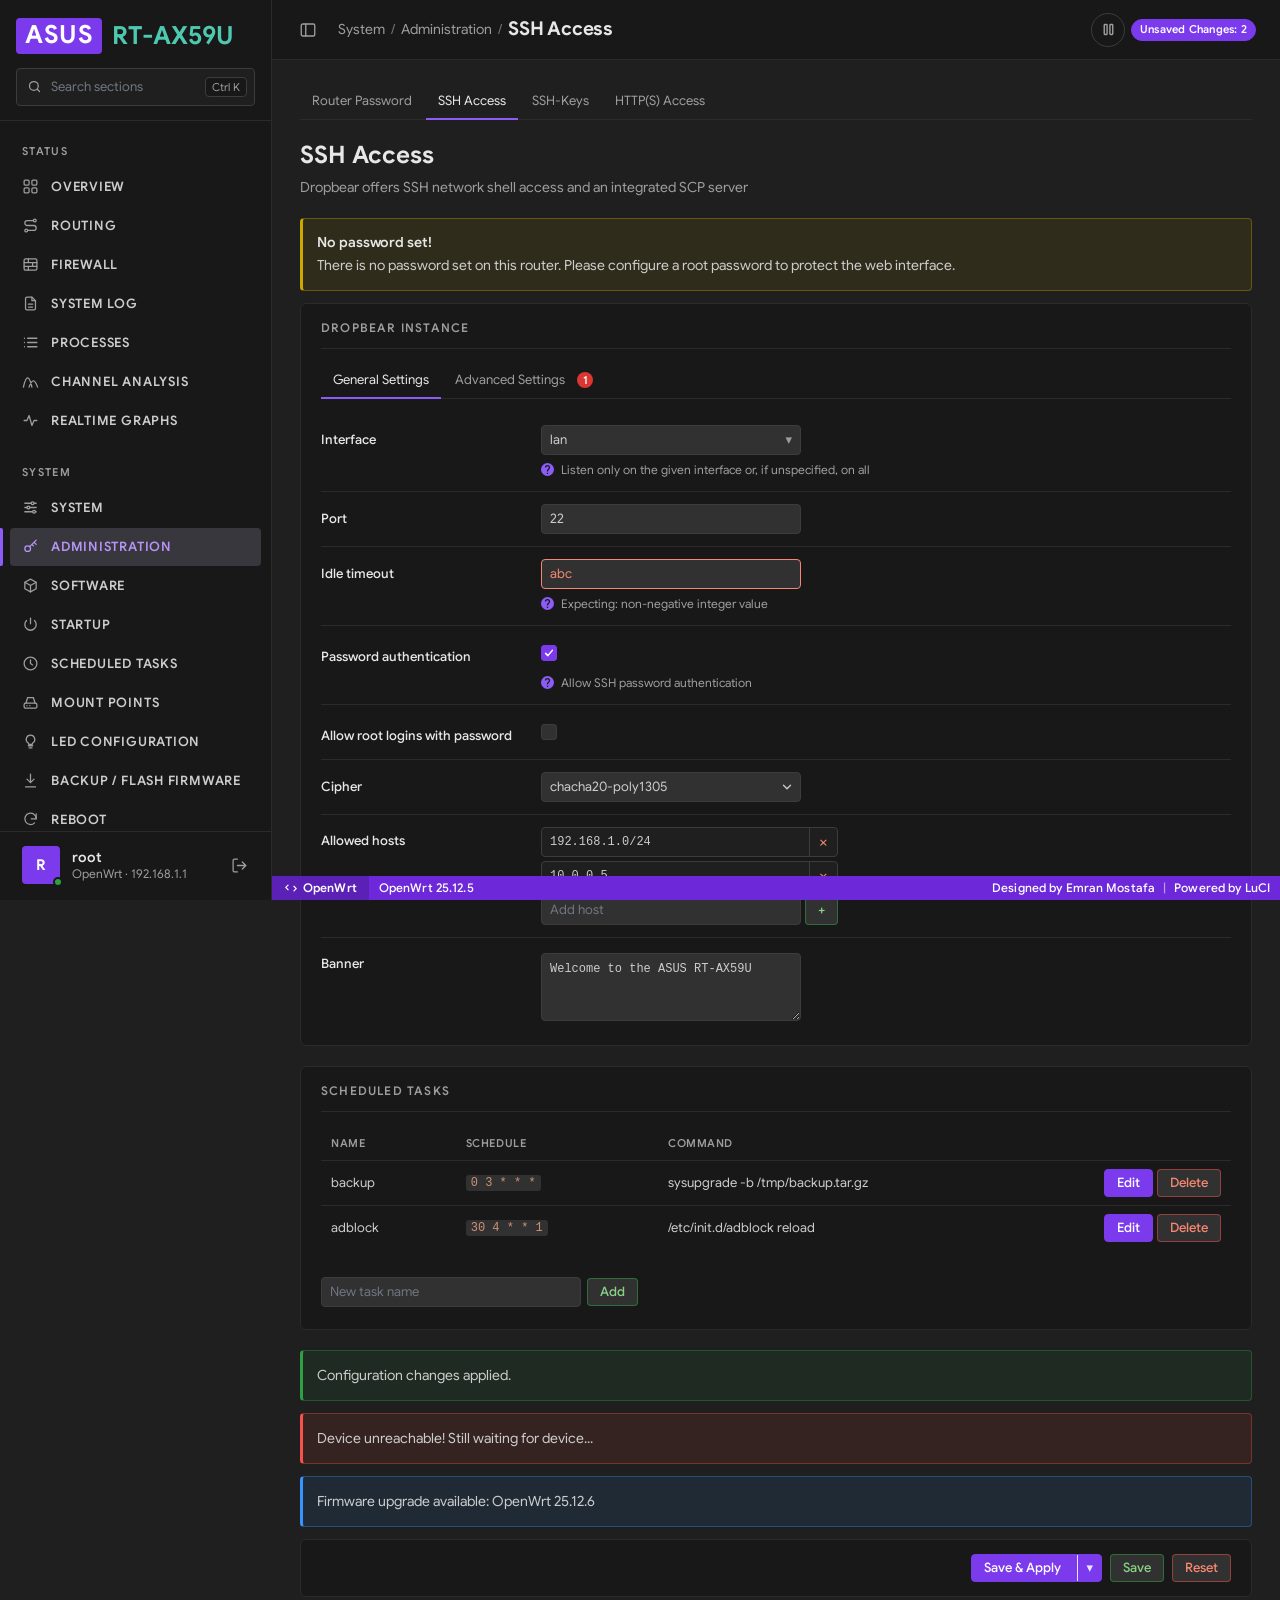
==== preview/form.html @ 1efe2fd7 "Violet: VS Code inspired LuCI theme for OpenWrt 25.12 A dark LuCI theme built for the ASUS RT-AX59U " ====
<!DOCTYPE html>
<!-- Static preview of a typical LuCI settings page (CBI form) in the Violet theme. -->
<html lang="en" data-darkmode="true">
<head>
	<meta charset="utf-8">
	<title>OpenWrt | SSH Access</title>
	<meta name="viewport" content="width=device-width, initial-scale=1">
	<link rel="stylesheet" href="../luci-theme-violet/htdocs/luci-static/violet/cascade.css">
	<link rel="icon" href="../luci-theme-violet/htdocs/luci-static/violet/logo.svg" sizes="any">
	<script>
		var m = location.search.match(/mode=(light|dark)/);
		if (m) document.documentElement.setAttribute('data-darkmode', m[1] == 'dark');
	</script>
</head>
<body class="lang_en" data-page="admin-system-admin-dropbear">
	<aside id="vl-sidebar">
		<a class="brand" href="#"><span class="brand-vendor">ASUS</span><span class="brand-model">RT-AX59U</span></a>
		<div class="vl-search">
			<svg viewBox="0 0 24 24" fill="none" stroke="currentColor" stroke-width="2" stroke-linecap="round"><circle cx="11" cy="11" r="7"/><path d="m20 20-3.5-3.5"/></svg>
			<input type="search" id="vl-search" placeholder="Search sections" autocomplete="off">
			<kbd id="vl-search-kbd">Ctrl K</kbd>
		</div>
		<nav id="vl-nav"><ul class="nav" id="topmenu" style="display:none"></ul></nav>
		<div class="vl-user">
			<span class="vl-avatar">R</span>
			<span class="vl-user-meta"><span class="vl-user-name" style="display:block">root</span><span class="vl-user-sub" style="display:block">OpenWrt &middot; 192.168.1.1</span></span>
			<a class="vl-logout" href="#" title="Log out"><svg viewBox="0 0 24 24" fill="none" stroke="currentColor" stroke-width="1.8" stroke-linecap="round" stroke-linejoin="round"><path d="M9 21H5a2 2 0 0 1-2-2V5a2 2 0 0 1 2-2h4M16 17l5-5-5-5M21 12H9"/></svg></a>
		</div>
	</aside>
	<div id="vl-scrim"></div>

	<div id="vl-main">
		<header>
			<button type="button" id="vl-toggle"><svg viewBox="0 0 24 24" fill="none" stroke="currentColor" stroke-width="1.8" stroke-linecap="round" stroke-linejoin="round"><rect x="3" y="4" width="18" height="16" rx="2"/><path d="M9 4v16"/></svg></button>
			<div id="vl-crumbs"><span class="crumb">SSH Access</span></div>
			<div id="indicators" class="pull-right"><span data-indicator="poll-status" data-clickable="true" data-style="inactive">Paused</span><span data-indicator="uci-changes" data-clickable="true" data-style="active">Unsaved Changes: 2</span></div>
		</header>

		<div id="maincontent" class="container">
			<div id="tabmenu" style="display:none"></div>
			<div id="view">
				<div class="cbi-map" id="cbi-dropbear">
					<h2 name="content">SSH Access</h2>
					<div class="cbi-map-descr">Dropbear offers SSH network shell access and an integrated SCP server</div>

					<div class="alert-message warning"><h4>No password set!</h4><p>There is no password set on this router. Please configure a root password to protect the web interface.</p></div>

					<div class="cbi-section">
						<h3>Dropbear Instance</h3>
						<ul class="cbi-tabmenu">
							<li class="cbi-tab"><a href="#">General Settings</a></li>
							<li class="cbi-tab-disabled" data-errors="1"><a href="#">Advanced Settings</a></li>
						</ul>
						<div class="cbi-section-node cbi-section-node-tabbed">
							<div class="cbi-value">
								<label class="cbi-value-title">Interface</label>
								<div class="cbi-value-field">
									<div class="cbi-dropdown" tabindex="0"><ul><li data-value="lan" display="0" selected><span class="hide-open">lan</span></li></ul><span class="open">&#9662;</span></div>
									<div class="cbi-value-description">Listen only on the given interface or, if unspecified, on all</div>
								</div>
							</div>
							<div class="cbi-value">
								<label class="cbi-value-title">Port</label>
								<div class="cbi-value-field"><input type="text" class="cbi-input-text" value="22"></div>
							</div>
							<div class="cbi-value">
								<label class="cbi-value-title">Idle timeout</label>
								<div class="cbi-value-field"><input type="text" class="cbi-input-text cbi-input-invalid" value="abc"><div class="cbi-value-description">Expecting: non-negative integer value</div></div>
							</div>
							<div class="cbi-value">
								<label class="cbi-value-title">Password authentication</label>
								<div class="cbi-value-field"><div class="cbi-checkbox"><input type="checkbox" checked><label></label></div><div class="cbi-value-description">Allow SSH password authentication</div></div>
							</div>
							<div class="cbi-value">
								<label class="cbi-value-title">Allow root logins with password</label>
								<div class="cbi-value-field"><div class="cbi-checkbox"><input type="checkbox"><label></label></div></div>
							</div>
							<div class="cbi-value">
								<label class="cbi-value-title">Cipher</label>
								<div class="cbi-value-field"><select class="cbi-input-select"><option>chacha20-poly1305</option><option>aes256-gcm</option></select></div>
							</div>
							<div class="cbi-value">
								<label class="cbi-value-title">Allowed hosts</label>
								<div class="cbi-value-field">
									<div class="cbi-dynlist">
										<div class="item"><span>192.168.1.0/24</span></div>
										<div class="item"><span>10.0.0.5</span></div>
										<div class="add-item"><input type="text" class="cbi-input-text" placeholder="Add host"><button class="cbi-button cbi-button-add">+</button></div>
									</div>
								</div>
							</div>
							<div class="cbi-value">
								<label class="cbi-value-title">Banner</label>
								<div class="cbi-value-field"><textarea rows="3">Welcome to the ASUS RT-AX59U</textarea></div>
							</div>
						</div>
					</div>

					<div class="cbi-section cbi-tblsection">
						<h3>Scheduled tasks</h3>
						<table class="table cbi-section-table">
							<tr class="tr cbi-section-table-titles"><th class="th">Name</th><th class="th">Schedule</th><th class="th">Command</th><th class="th cbi-section-actions"></th></tr>
							<tr class="tr cbi-section-table-row"><td class="td" data-title="Name">backup</td><td class="td" data-title="Schedule"><code>0 3 * * *</code></td><td class="td" data-title="Command">sysupgrade -b /tmp/backup.tar.gz</td><td class="td cbi-section-actions"><div><button class="cbi-button cbi-button-edit">Edit</button><button class="cbi-button cbi-button-remove">Delete</button></div></td></tr>
							<tr class="tr cbi-section-table-row"><td class="td" data-title="Name">adblock</td><td class="td" data-title="Schedule"><code>30 4 * * 1</code></td><td class="td" data-title="Command">/etc/init.d/adblock reload</td><td class="td cbi-section-actions"><div><button class="cbi-button cbi-button-edit">Edit</button><button class="cbi-button cbi-button-remove">Delete</button></div></td></tr>
						</table>
						<div class="cbi-section-create"><input type="text" class="cbi-section-create-name" placeholder="New task name"><button class="cbi-button cbi-button-add">Add</button></div>
					</div>

					<div class="alert-message success"><p>Configuration changes applied.</p></div>
					<div class="alert-message error"><p>Device unreachable! Still waiting for device...</p></div>
					<div class="alert-message info"><p>Firmware upgrade available: OpenWrt 25.12.6</p></div>
				</div>

				<div class="cbi-page-actions">
					<div class="cbi-dropdown btn cbi-button cbi-button-apply" tabindex="0"><ul><li display="0">Save &amp; Apply</li></ul><span class="open">&#9662;</span></div>
					<button class="btn cbi-button cbi-button-save">Save</button>
					<button class="btn cbi-button cbi-button-reset">Reset</button>
				</div>
			</div>
		</div>

		<footer>
			<a class="sb-item sb-remote" href="#"><svg viewBox="0 0 24 24" fill="none" stroke="currentColor" stroke-width="2" stroke-linecap="round" stroke-linejoin="round"><path d="m7 15-4-4 4-4M17 9l4 4-4 4"/></svg>OpenWrt</a>
			<a class="sb-item sb-hide-sm" href="#">OpenWrt 25.12.5</a>
			<span class="sb-spacer"></span>
			<ul class="breadcrumb" id="modemenu" style="display:none"></ul>
			<span class="sb-item sb-credit"><span>Designed by Emran Mostafa</span><span class="sb-sep" aria-hidden="true">|</span><a href="#">Powered by LuCI</a></span>
		</footer>
	</div>

	<script src="modules.js"></script>
	<script src="luci-mock.js"></script>
	<script>L.require('menu-violet').catch(err => console.error(err));</script>
</body>
</html>
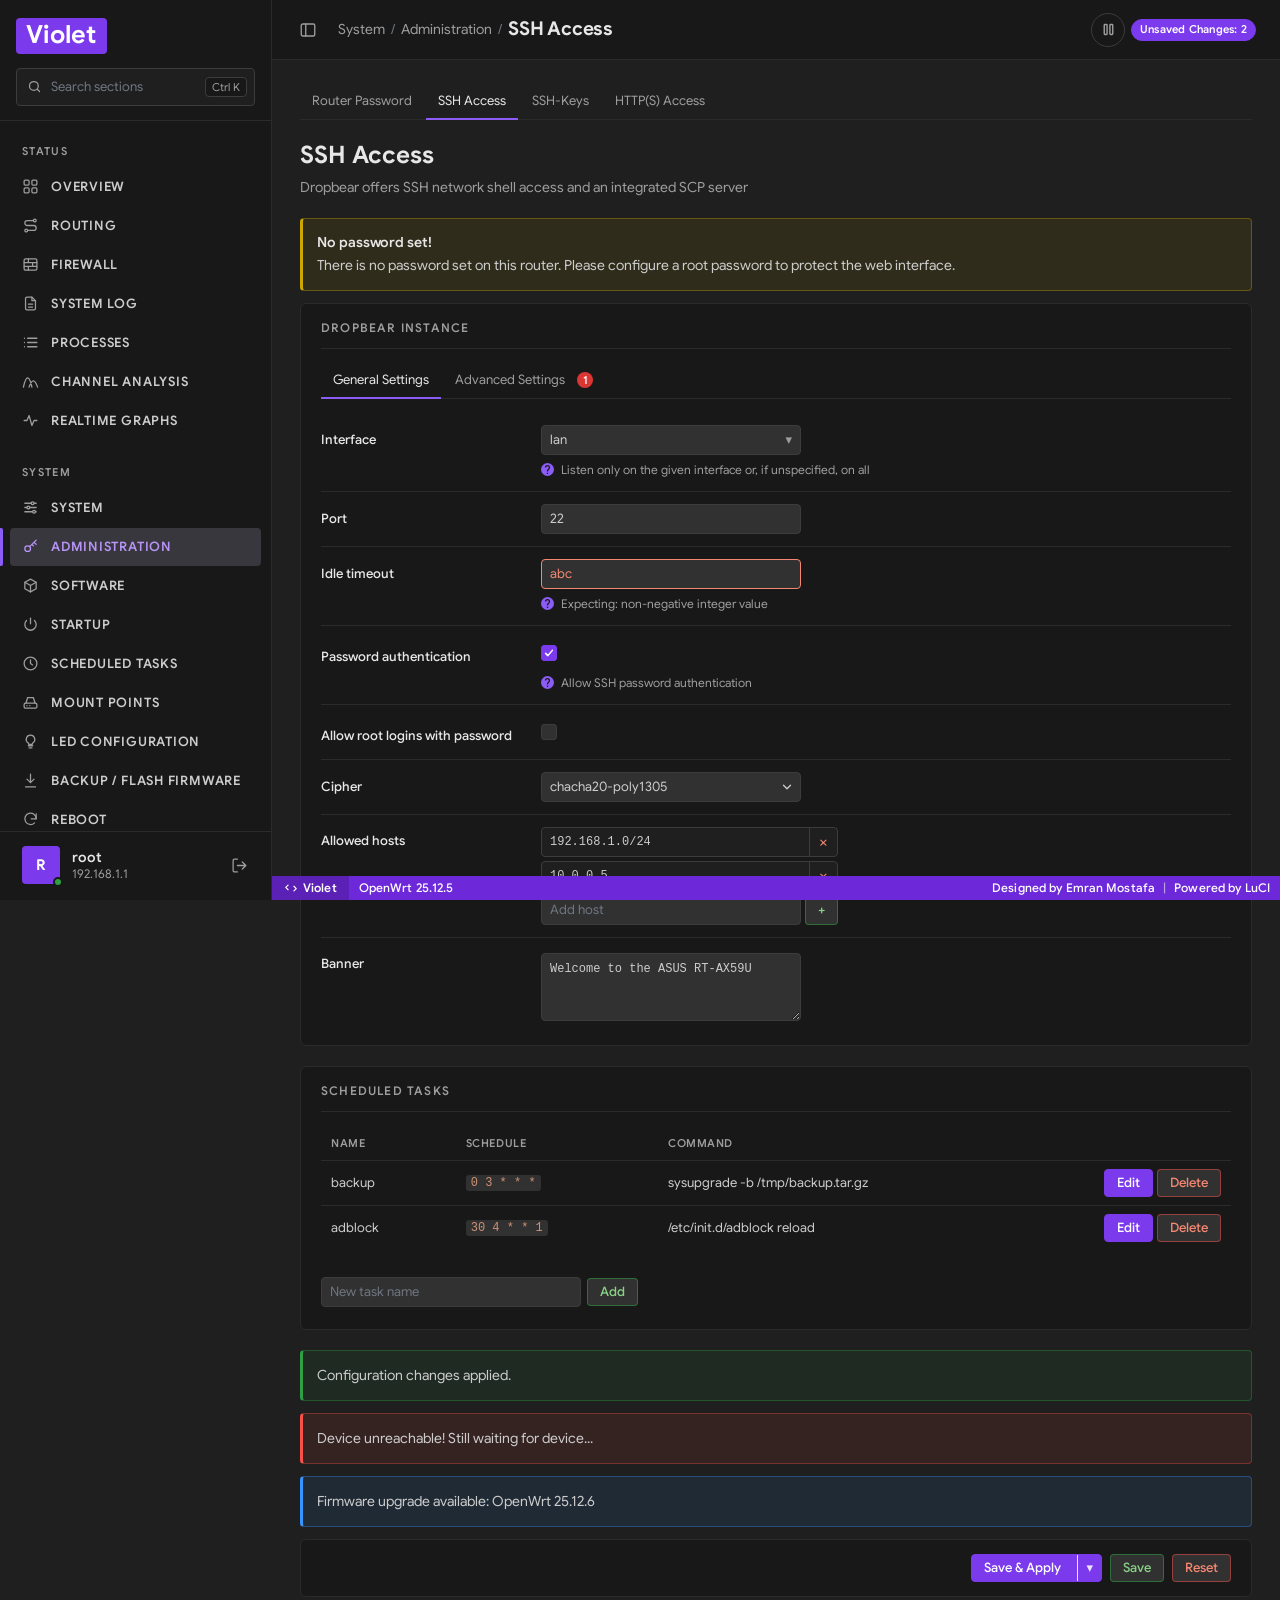
==== commit 77243a96: "Show the router hostname as the sidebar brand - Sidebar and login page show the hostname instead of " ====
--- a/preview/form.html
+++ b/preview/form.html
@@ -14,7 +14,7 @@
 </head>
 <body class="lang_en" data-page="admin-system-admin-dropbear">
 	<aside id="vl-sidebar">
-		<a class="brand" href="#"><span class="brand-vendor">ASUS</span><span class="brand-model">RT-AX59U</span></a>
+		<a class="brand" href="#" title="Violet · ASUS RT-AX59U"><span class="brand-name">Violet</span></a>
 		<div class="vl-search">
 			<svg viewBox="0 0 24 24" fill="none" stroke="currentColor" stroke-width="2" stroke-linecap="round"><circle cx="11" cy="11" r="7"/><path d="m20 20-3.5-3.5"/></svg>
 			<input type="search" id="vl-search" placeholder="Search sections" autocomplete="off">
@@ -23,7 +23,7 @@
 		<nav id="vl-nav"><ul class="nav" id="topmenu" style="display:none"></ul></nav>
 		<div class="vl-user">
 			<span class="vl-avatar">R</span>
-			<span class="vl-user-meta"><span class="vl-user-name" style="display:block">root</span><span class="vl-user-sub" style="display:block">OpenWrt &middot; 192.168.1.1</span></span>
+			<span class="vl-user-meta"><span class="vl-user-name" style="display:block">root</span><span class="vl-user-sub" style="display:block" title="ASUS RT-AX59U">192.168.1.1</span></span>
 			<a class="vl-logout" href="#" title="Log out"><svg viewBox="0 0 24 24" fill="none" stroke="currentColor" stroke-width="1.8" stroke-linecap="round" stroke-linejoin="round"><path d="M9 21H5a2 2 0 0 1-2-2V5a2 2 0 0 1 2-2h4M16 17l5-5-5-5M21 12H9"/></svg></a>
 		</div>
 	</aside>
@@ -120,7 +120,7 @@
 		</div>
 
 		<footer>
-			<a class="sb-item sb-remote" href="#"><svg viewBox="0 0 24 24" fill="none" stroke="currentColor" stroke-width="2" stroke-linecap="round" stroke-linejoin="round"><path d="m7 15-4-4 4-4M17 9l4 4-4 4"/></svg>OpenWrt</a>
+			<a class="sb-item sb-remote" href="#"><svg viewBox="0 0 24 24" fill="none" stroke="currentColor" stroke-width="2" stroke-linecap="round" stroke-linejoin="round"><path d="m7 15-4-4 4-4M17 9l4 4-4 4"/></svg>Violet</a>
 			<a class="sb-item sb-hide-sm" href="#">OpenWrt 25.12.5</a>
 			<span class="sb-spacer"></span>
 			<ul class="breadcrumb" id="modemenu" style="display:none"></ul>
